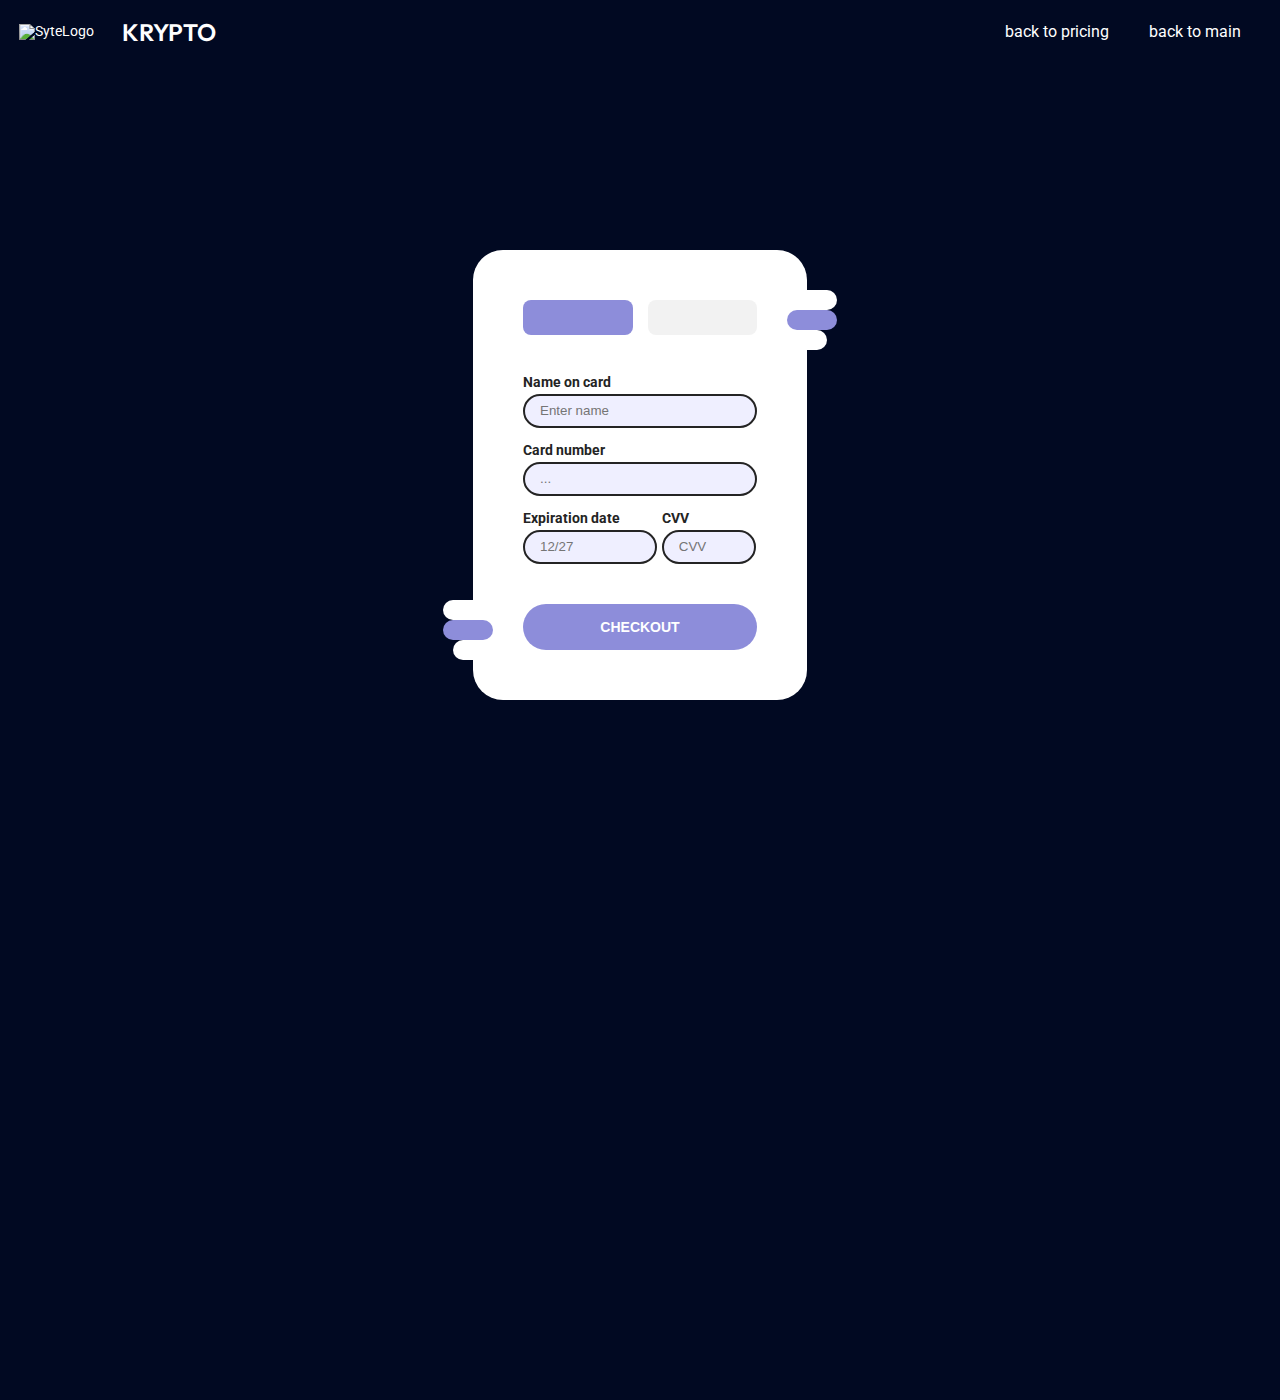
==== PaymentForm.html @ 1cdd1208 "Add fixed header navigation" ====
<!DOCTYPE html>
<html lang="en">

<head>
    <meta charset="UTF-8">
    <meta http-equiv="X-UA-Compatible" content="IE=edge">
    <meta name="viewport" content="width=device-width, initial-scale=1.0">

    <link rel="stylesheet" href="CSS/style.css">
    <link rel="preconnect" href="https://fonts.googleapis.com">
    <link rel="preconnect" href="https://fonts.gstatic.com" crossorigin>
    <link href="https://fonts.googleapis.com/css2?family=Outfit:wght@600;700&family=Roboto:wght@400;500;700&display=swap" rel="stylesheet">
    <link rel="stylesheet" href="icomoon/style.css">

    <title>My syte design</title>

    <style>
        html,body {
           height: 100%;
           width: 100%;
           overflow: hidden;
        }

        @media (max-width: 580px) {
            /* Header */
            .header {
                padding-top: 40px;
                margin-bottom: 100px;
            }
        }
    </style>

</head>

<body>

    <div class="page">
        <div class="backgroundImg"></div>

        <header class="header" style="position: absolute; top: 0;">

            <div class="container">

                <div class="header_iner">

                    <div class="header_logo">

                        <img src="image/Logos/SyteLogo.png" alt="SyteLogo">

                        <div class="syteLogo_title">
                            Krypto
                        </div>

                    </div>

                    <nav class="header_nav" id="nav">

                        <a class="nav_link backTo_pricing" href="price.html" >Back to pricing</a>
                        <a class="nav_link backTo_main" href="index.html" >Back to main</a>
                        
                    </nav>

                </div>

            </div>

        </header>

        <form class="payment_form">
            
            <div class="payment_left_decoration"></div>

            <div class="payment_right_decoration"></div>

                <div class="checkout_method">

                    <button type="button" class="payment_button">
                        <i class="icon-credit-card"></i>
                    </button>
                    <button type="button" class="payment_button button--inactive">
                        <i class="icon-paypal"></i>
                    </button>

                </div>

                <div class="checkout_information">

                    <div class="input_group">
                        <label for="name">Name on card</label>
                        <input type="text" id="name" placeholder="Enter name">
                    </div>

                    <div class="input_group">
                        <label for="number">Card number</label>
                        <input type="text" id="number" placeholder="...">
                    </div>

                    <div class="horizontal_grid">

                        <div class="input_group date_group">
                            <label for="date">Expiration date</label>
                            <input type="text" id="date" placeholder="12/27">
                        </div>

                        <div class="input_group CVV_group">
                            <label for="cvv">CVV</label>
                            <input type="number" id="cvv" placeholder="CVV">
                        </div>

                    </div>

                </div>

                <button class="payment_button button--checkout">Checkout</button>

        </form>
        
    </div>

</body>

</html>
---- CSS/style.css ----
body {
    padding: 0;
    margin: 0;
    /*font-family: 'Outfit', sans-serif;*/
    font-family: 'Roboto', sans-serif;
    font-size: 14px;
    color: #fff;
    line-height: 1;
    background-color: #010922;
}


h1,
h2,
h3,
h4,
h5,
h6 {
    margin: 0;
}

p {
    margin: 0;
}

/* Circles */

.purple_circle {
    position: absolute;
    max-width: 677px;
    width: 100%;
    height: 677px;
    left: 15%;
    top: -26%;
    z-index: -1;
    border-radius: 50%;
    background: rgba(128, 128, 215, 0.7);
    filter: blur(127px);
}

.green_circle {
    position: absolute;
    max-width: 677px;
    width: 100%;
    height: 677px;
    left: 85%;
    top: 45%;
    z-index: -1;
    border-radius: 50%;
    background: rgba(170, 217, 217, 0.7);
    filter: blur(127px);
}

/* Container */
.container {
    width: 100%;
    max-width: 1265px;
    padding: 0 15px;
    margin: 0 auto;
}

/* Font-styles */
.main-title {
    margin-bottom: 45px;
    font-size: 56px;
    font-weight: 700;
    font-family: 'Outfit', sans-serif;
    text-transform: capitalize;
    line-height: 100%;
    color: #ffffff;
}

.subtitle_block {
    font-size: 18px;
    font-weight: 500;
    line-height: 22px;
    color: #ffffff;
    text-transform: uppercase;
}

.text_block {
    font-size: 14px;
    font-weight: 400;
    line-height: 22px;
    color: #ffffff;
    margin-bottom: 45px;
}

/* Buttons */
.block_button {
    background: #8D8DDA;
    border-radius: 40px;
    cursor: pointer;
    transition: background .2s linear;
    border: none;
}

.block_button:hover {
    background: none;
    outline-color: none;
    border: 2px solid #89D0D1;
}

.section_button {
    width: 345px;
    height: 74px;
}

/* Page_block */
.page {
    width: 100%;
    height: 1400px;
    position: relative;
    overflow: hidden;
}

.page_block_organizer {
    display: flex;
    flex-wrap: wrap;
    max-height: 540px;
}

/* Section */
.section_page_block {
    margin-bottom: 260px;
}


/*              Fist section                   */



/* Header */
.header {
    width: 100%;
    padding-top: 20px;
    top: 0;
    left: 0;
    right: 0;
    z-index: 1000;
}

.header.fixed {
    padding: 20px 0;
    backdrop-filter: blur(150px);
    position: fixed;
    margin-bottom: 0;
}

.header_iner {
    display: flex;
    justify-content: space-between;
    align-items: center;
    position: relative;
}

.header_logo {
    display: inherit;
    align-items: center;
}

.syteLogo_title {
    margin-left: 28px;
    display: inline;
    font-size: 24px;
    font-weight: 600;
    font-family: 'Outfit', sans-serif;
    color: #ffffff;
    text-transform: uppercase;
    /* cursor: pointer; */
}

.header_nav {
    display: inherit;
    font-size: 16px;
    font-weight: 400;
    text-transform: lowercase;
    text-align: left;
}

.nav_link {
    display: inline-block;
    vertical-align: top;
    position: relative;
    margin: 0 20px;
    color: #ffffff;
    text-decoration: none;
    transition: color .2s linear;
}

.nav_link:after {
    content: "";
    display: block;
    opacity: 0;
    width: 100%;
    height: 2px;
    background-color: #ffffff;
    position: absolute;
    top: 120%;
    left: 0;
    z-index: 1;
    transition: opacity .2s linear;
}

.nav_link:hover {
    color: #ffffff;
}

.nav_link:hover:after,
.nav_link.active::after {
    opacity: 1;
}

.nav_link.active {
    color: #ffffff;
}

/* Header NavToggle */
.nav-toggle {
    width: 30px;
    display: none;
    font-size: 0;
    color: transparent;
    border: 0;
    background: none;
    cursor: pointer;
    position: absolute;
    top: 10px;
    right: 24px;
    z-index: 1;
}

.nav-toggle:focus {
    outline: 0;
}

.nav-toggle-item {
    display: block;
    width: 100%;
    height: 3px;

    background-color: #fff;
    position: absolute;
    top: 0;
    right: 0;
    left: 0;
    bottom: 0;
    margin: auto;
    transition: background .1s linear;
}

.nav-toggle-item::before,
.nav-toggle-item::after {
    content: "";
    width: 100%;
    height: 3px;
    background-color: #fff;
    position: absolute;
    left: 0;
    z-index: 1;
    transition: transform .2s linear;
}

.nav-toggle-item::before {
    top: -8px;
}

.nav-toggle-item::after {
    bottom: -8px;
}

.nav-toggle.active .nav-toggle-item {
    background: none;
}

.nav-toggle.active .nav-toggle-item::before {
    transform-origin: left top;
    transform: rotate(45deg) translate(-2px);
}

.nav-toggle.active .nav-toggle-item::after {
    transform-origin: left top;
    transform: rotate(-45deg) translate(-5px);
}

/* discover_nfts block */
.discover_nfts_item_text {
    display: flex;
    width: 55%;
    flex-direction: column;
    justify-content: flex-end;
}

.discover_nfts_item_photo {
    display: flex;
    width: 45%;
    align-items: flex-start;
    justify-content: flex-end;
}

.discover_nfts_title {
    width: 435px;
    padding-top: 70px;
    font-size: 80px;
}

.discover_nfts_text {
    width: 550px;
}

.discover_button_div {
    display: flex;
    flex-wrap: nowrap;
}

.discover_nfts_button {
    width: 255px;
    height: 72px;
}



/*              Second section                   */



/* Line Company Logos */
.logos_block {
    margin-bottom: 160px;
}

.logos {
    display: flex;
    align-items: center;
    justify-content: space-evenly;
    height: 100px;
    background-color: #221F4C;
    border-radius: 10px;
    opacity: 80%;
}

/* Amalytics */
.analytics_photo_item {
    display: flex;
    width: 55%;
    justify-content: space-around;
}

.analytics_text_item {
    display: flex;
    width: 45%;
    flex-direction: column;
    justify-content: center;
}

.block_button_reg {
    display: flex;
    justify-content: space-around;
}



/*              Third section                   */



/* Get our app */
.get_our_up_text_item {
    display: flex;
    width: 45%;
    flex-direction: column;
    justify-content: center;
}

.get_our_up_photo_item {
    display: flex;
    width: 55%;
    align-items: flex-start;
    justify-content: space-around;
}

/* 24/7 Access */
.Access_text_item {
    display: flex;
    width: 48%;
    flex-direction: column;
    justify-content: center;
}

.Access_photo_item {
    display: flex;
    width: 52%;
    align-items: flex-start;
    justify-content: space-around;
}


/*              Fourght section                   */



.testimonials_block {
    display: flex;
    justify-content: center;
}

.testimonials_title_block {
    text-align: center;
    margin-bottom: 65px;
}

.testimonials_sub {
    color: #AAD9D9;
}

.testimonials_title {
    margin: 0 auto;
    height: 120px;
    max-width: 525px;
}

.testemonials_block {
    display: flex;
    justify-content: space-evenly;
    flex-wrap: wrap;
}

.Testemonial {
    margin: 51px 7px 0;
    position: relative;
}

.testemonial_img {
    position: absolute;
    top: -51px;
    left: 114px;
    border-radius: 50%;
}

.testemonial_square {
    display: flex;
    align-items: center;
    justify-content: center;
    text-align: center;
    flex-direction: column;
    width: 345px;
    height: 245px;
    background: #221F52;
    border-radius: 20px;
}

.usertext {
    text-align: center;
    width: 298px;
    margin: 0;
    margin-top: 10px;
}

.testemonial_sk {
    transition: transform .2s linear;
}

.testemonial_sk:hover {
    transform: scale(1.2);
    cursor: pointer;
}



/*              Fifth section                   */



.big_square_block {
    display: flex;
    flex-direction: column;
    justify-content: center;
    position: relative;
    height: 400px;
    border-radius: 20px;
    overflow: hidden;
}

.big_square_block:after {
    position: absolute;
    z-index: -1;
    content: "";
    width: 100%;
    height: 100%;
    background: linear-gradient(135deg, #9A80D7 20%, #89D0D1 80%);
    background-size: 250% 250%;
    animation: cardGrad 6s infinite;
}

@keyframes cardGrad {
    0% {
        background-position: 0 50%;
    }

    50% {
        background-position: 100% 50%;
    }

    100% {
        background-position: 0 50%;
    }
}

.big_thing_square_sub {
    color: #000;
}

.big_thing_square_title {
    width: 428px;
    margin: 0 auto;
}

.get_started_square_button {
    width: 296px;
    height: 72px;
    background-color: #000;
    transition: background-color .2s linear;
}

.get_started_square_button:hover {
    background: none;
    outline-color: none;
    border: 3px solid #000;
    color: #000;
}



/*              Footer section                   */



.footer {
    margin-top: 290px;
}

.footer_syteLogo {
    float: left;
    padding-right: 90px;
    margin: 0;
}

.footer_columns {
    display: flex;
    justify-content: space-around;
}

.footer_column {
    display: flex;
    flex-direction: column;
}

.footer_column_title {
    padding-top: 6px;
    padding-bottom: 10px;
    font-size: 12px;
    font-weight: 600;
    font-family: 'Outfit', sans-serif;
    color: #ffffff;
    text-transform: capitalize;
}

.footer_href {
    text-decoration: none;
    margin: 0;
    color: #fff;
    transition: color .2s linear;
}

.footer_href:hover {
    color: #9A80D7;
}

.email_column {
    width: 100%;
    max-width: 345px;
}

.footer_email_title {
    padding-bottom: 10px;
    font-size: 18px;
    font-weight: 600;
    font-family: 'Outfit', sans-serif;
    color: #ffffff;
}

.subscribe {
    display: flex;
    position: relative;
}

.subscribe-input {
    max-width: 60%;
    height: 40px;
    padding-left: 14px;
    padding-right: 80px;
    border: 0;
    border-top-left-radius: 100px;
    border-bottom-left-radius: 100px;
    font-size: 14px;
    line-height: 1.1;
    background-color: #221F52;
    color: #fff;

}

.subscribe-input::placeholder {
    color: #fff;
}

.subscribe-input:focus {
    outline: 0;
}

.subscribe-btn {
    position: absolute;
    right: 0;
    width: 40%;
    height: 42px;
    border: 0;
    border-radius: 100px;
    cursor: pointer;
    background: #8D8DDA;
    font-size: 14px;
    font-weight: 500;
    color: #fff;
    text-transform: uppercase;
    padding: 14px 34px;
    line-height: 1.1;
    transition: background .2s linear;
}

.subscribe-btn:hover {
    background: #fff;
    color: #000;
}

.subscribe-btn:focus {
    outline: 0;
}

.footer_line {
    position: relative;
    height: 10px;
    margin-top: 90px;
    overflow: hidden;
}

.footer_line::before {
    position: absolute;
    z-index: -1;
    content: "";
    width: 250%;
    height: 250%;
    background: linear-gradient(45deg, #8D8DDA 25%, #9A80D7 50%, #89D0D1 75%);
    background-size: 250% 250%;
    animation: cardGrad 4s infinite;
}

@keyframes footerGrad {
    0% {
        background-position: 0 50%;
    }

    50% {
        background-position: 100% 50%;
    }

    100% {
        background-position: 0 50%;
    }
}












/*              Second page               */












.main-title-bold {
    padding-top: 12px;
    margin-bottom: 45px;
    font-size: 56px;
    font-weight: 700;
    font-family: 'Outfit', sans-serif;
    text-transform: capitalize;
    line-height: 100%;
    color: #000;
}

.subtitle_bold {
    font-size: 18px;
    font-weight: 700;
    line-height: 22px;
    color: #000;
    text-transform: uppercase;
}

.text_standart {
    font-size: 18px;
    font-weight: 400;
    line-height: 22px;
    color: #000;
}

.pro_text_styles {
    color: #fff;
}

/* Our pricing */
.pricing_title {
    font-size: 80px;
    text-align: center;
}

.pricing_colmns {
    display: flex;
    justify-content: center;
    align-items: flex-end;
    max-width: 1265px;
    width: 100%;
    gap: 20px;
}

.pricing_colmn {
    display: flex;
    flex-direction: column;
    align-items: center;
    position: relative;
    width: 345px;
    height: 580px;
    background-color: #ffffff;
    border-radius: 45px;
    transition: transform .2s linear;
}

.pricing_colmn:hover {
    transform: scale(1.08);
}

.pro_colmn {
    height: 680px;
    background-color: #221F4D;
}

.most_popular_item {
    width: 100%;
    height: 72px;
    display: flex;
    align-items: center;
    justify-content: center;
    background-color: #8D8DDA;
    border-radius: 45px 45px 0 0;
}

.pricing_title_text {
    margin: 40px 0 0;
    text-align: center;
}

.list_block {
    display: flex;
    align-items: center;
    max-width: 230px;
    height: 240px;
}

.list_style {
    margin: 15px 0 0;
    list-style-image: url(../image/VectorQ.svg);
}

.list_style li {
    padding: 5px 0;
}

.buy_button,
.buy_button_pro {
    position: absolute;
    bottom: 40px;
    width: 165px;
    height: 62px;
    border-radius: 20px;
}

.buy_button:hover {
    background: none;
    outline-color: none;
    border: 3px solid #000;
    color: #000;
}

.buy_button_pro:hover {
    background: none;
    outline-color: none;
    border: 2px solid #89D0D1;
}




/*                  Payment_form                    */




.backgroundImg {
    position: relative;
    width: 100%;
    height: 100%;
    background: url(../image/Screenshot_2.jpg) no-repeat;
    background-size: cover;
    background-position: center;
    filter: blur(85px);
}

.payment_form {
    position: absolute;
    top: 0;
    left: 0;
    right: 0;
    z-index: 1;
    max-width: 234px;
    width: 100%;
    background-color: #fff;
    border-radius: 30px;
    display: flex;
    flex-direction: column;
    gap: 40px;
    padding: 50px;
    margin: 250px auto;
    animation: animationes .6s ease-in;
}

.checkout_method {
    max-width: 234px;
    display: grid;
    grid-template-columns: repeat(2, 1fr);
    gap: 15px;
}

.payment_button {
    height: 35px;
    background: #8D8DDA;
    color: #fff;
    padding: 5px;
    border-radius: 8px;
    cursor: pointer;
    border: none;
    transition: background 0.5s;
}

.payment_button:is(:hover, :focus) {
    background: none;
    border: 2px solid #242424;
    color:#242424;
    padding: 3px;
}

.payment_button i {
    font-size: 24px;
}

.button--inactive {
    background-color: #f2f2f2;
    color: #242424;
}

.checkout_information,
.input_group {
    display: flex;
    flex-direction: column;
    gap: 15px;
}

.input_group {
    gap: 5px;
}

.input_group label{
    font-size: 14px;
    color: #242424;
    font-weight: bold;
}

.input_group input{
    display: flex;
    max-width: 200px;
    width:100%;
    padding: 0 15px;
    border-radius: 30px;
    border: 2px solid #242424;
    background-color: #efefff;
    outline: none;
    line-height: 30px;
}

.input_group input:focus {
    background-color: transparent;
}

.date_group {
    max-width: 100px;
}

.CVV_group {
    max-width: 60px;
}

.horizontal_grid {
    display: grid;
    grid-template-columns: 1.3fr 1fr;
    gap: 15px;
}

.button--checkout {
    max-height: 46px;
    height: 100%;
    border-radius: 40px;
    max-width: 234px;
    font-size: 14px;
    font-weight: bold;
    text-transform: uppercase;
    padding: 15px 0;
}

.button--checkout:hover {
    padding: 13px 0;
}

.payment_left_decoration,
.payment_right_decoration {
    content: "";
    position: absolute;
    width: 50px;
    height: 20px;
    background: #8D8DDA;
    border-radius: 20px;
}

.payment_left_decoration {
    bottom: 60px;
    left: -30px;
}

.payment_right_decoration {
    top: 60px;
    right: -30px;
}

.payment_left_decoration:before,
.payment_left_decoration:after,
.payment_right_decoration:before,
.payment_right_decoration:after {
    content: "";
    position: absolute;
    width: 40px;
    height: 20px;
    border-radius: 30px;
    background: #fff;
}

.payment_left_decoration:before {
    top: -20px;
}

.payment_left_decoration:after {
    top: 20px;
    left: 10px;
}

.payment_right_decoration:before {
    top: -20px;
    right: 0;
}

.payment_right_decoration:after {
    top: 20px;
    right: 10px;
}

.circle {
    position: absolute;
    bottom: 80px;
    left: -55px;
    width: 20px;
    height: 20px;
    border-radius: 50%;
    background: #fff;
}










/*              RegForm page               */












.reg_form {
    animation: animationes .8s ease-in;
}

@keyframes animationes {
    0% {
        opacity: 0;
        transform: translateY(-50px);
    }

    100% {
        opacity: 1;
        transform: translateY(0);
    }
}

.reg_form {
    position: relative;
    max-width: 360px;
    width: 100%;
    margin: 200px auto;
    background: #fff;
    border-radius: 30px;
}

.form_left_decoration,
.form_right_decoration {
    content: "";
    position: absolute;
    width: 50px;
    height: 20px;
    background: #8D8DDA;
    border-radius: 20px;
}

.form_left_decoration {
    bottom: 60px;
    left: -30px;
}

.form_right_decoration {
    top: 60px;
    right: -30px;
}

.form_left_decoration:before,
.form_left_decoration:after,
.form_right_decoration:before,
.form_right_decoration:after {
    content: "";
    position: absolute;
    width: 50px;
    height: 20px;
    border-radius: 30px;
    background: #fff;
}

.form_left_decoration:before {
    top: -20px;
}

.form_left_decoration:after {
    top: 20px;
    left: 10px;
}

.form_right_decoration:before {
    top: -20px;
    right: 0;
}

.form_right_decoration:after {
    top: 20px;
    right: 10px;
}

.circle {
    position: absolute;
    bottom: 80px;
    left: -55px;
    width: 20px;
    height: 20px;
    border-radius: 50%;
    background: #fff;
}

.form_inner {
    padding: 50px;
}

.text_color {
    margin-top: 0;
    font-family: 'Roboto', sans-serif;
    font-weight: 500;
    color: #242424;
}

.input_block {
    margin-bottom: 10px;
}

.form_inner label {
    padding-left: 20px;
}

.form_inner input {
    display: block;
    max-width: 260px;
    width: 100%;
    padding: 0 15px;
    box-sizing: border-box;
    border: 2px solid #242424;
    background: #efefff;
    line-height: 30px;
    border-radius: 20px;
    margin: 5px
}

.reg_form_button_block {
    display: flex;
    justify-content: center
}

.form_inner div button {
    width: 150px;
    height: 40px;
    border-radius: 40px;
    margin-top: 30px;
    background: #8D8DDA;
    color: #fff;
    font-size: 14px;
    cursor: pointer;
    border: none;
    outline-color: none;
    transition: background .2s linear;
}

.form_inner button:hover {
    background: none;
    border: 2px solid #242424;
    color: #242424;
}

.form_inner h3 {
    font-size: 24px;
    margin-bottom: 10px;
}




/*                      MEDIA SCREEN                         */




@media (max-width: 1280px) {

    /* Circles */
    .purple_circle {
        left: 10%;
        top: -30%;
    }

    .green_circle {
        left: 85%;
        top: 35%;
    }

    /* Container */
    .container {
        width: 97%;
    }

    /* RegForm page */
    .header {
        width: 100%;
    }

}

@media (max-width: 990px) {

    /* Circles */
    .purple_circle {
        top: -10%;
        left: 0%;
        width: 500px;
        height: 500px;
    }

    .green_circle {
        left: 75%; 
        width: 500px;
        height: 500px; 
    }

    /* Container */
    .container {
        width: 93%;
    }

    /* Section */
    .section_page_block {
        margin-bottom: 200px;
    }

    /* Font-styles */
    .pricing_title {
        font-size: 40px;
        text-align: center;
    }   

    /* Footer */
    .footer {
        margin-top: 200px;
    }

    .footer_syteLogo {
        float: none;
        padding-right: 0;
        margin-bottom: 20px;
        display: flex;
        justify-content: center;
    }

    .footer_columns {
        display: flex;
        justify-content: space-evenly;
        flex-wrap: wrap;
        align-items: flex-start;
    }

    .footer_line {
        margin-top: 60px;
    }

    /* Our pricing */
    .pricing_colmns {
        flex-wrap: wrap;
        flex-direction: column;
        align-content: center;
        gap: 40px;
    }


}

@media (max-width: 780px) {

    /* Circles */
    .purple_circle {
        left: 0%;
        width: 75%;
    }

    .green_circle {
        left: 65%;    
    }

    /* Font-styles */
    .syteLogo_title {
        font-size: 20px;
        /* cursor: pointer; */
    }

    /* Header */
    .header_nav {
        font-size: 12px;
    }

    /* Footer */
    .footer_column {
        padding-bottom: 10px;
        padding-right: 15px;
    }

}

@media (max-width: 580px) {

     /* Circles */
     .purple_circle {
        left: 0%;
        width: 75%;
    }

    .green_circle {
        left: 65%;
    }

    /* Section */
    .section_page_block {
        margin-bottom: 126px;
    }

    /* Font-styles */
    .main-title {
        font-size: 36px;
    }

    .subtitle_block {
        font-size: 14px;
    }

    .text_block {
        font-size: 12px;
    }

    /* Сontainer */
    .container {
        width: 92%;
    }

    /* header */
    .header {
        padding-top: 20px;
    }

    /* Second page */
    .main-title-bold {
        padding-top: 12px;
        margin-bottom: 5px;
        font-size: 46px;
    }

    .subtitle_bold {
        font-size: 14px;
    }

    .text_standart {
        font-size: 14px;
    }

    .pricing_colmn {
        width: 270px;
        height: 460px;
    }

    .pro_colmn {
        height: 530px;
    }

    .most_popular_item {
        height: 62px;
    }

    .pricing_title_text {
        margin: 20px 0 0;
    }

    .list_block {
        height: 220px;
    }

    .buy_button, .buy_button_pro {
        width: 125px;
        height: 50px;
    }

    /* Payment_form */
    .payment_form {
        gap: 35px;
        padding: 40px;
        margin: 250px auto;
    }

    /* RegForm page */
    .reg_form {
        max-width: 315px;
        margin: 130px auto;
    }

    .circle {
        display: none;
    }

}

@media (max-width: 375px) {

    /* header */
    .header {
        padding-top: 35px;
        margin-bottom: 80px;
    }

    /* Payment_form */
    .payment_form {
        gap: 30px;
        padding: 30px;
        margin: 200px auto;
    }

    /* RegForm page */
    .reg_form {
        max-width: 280px;
        margin: 100px auto;
    }

    /* Footer */
    .footer {
        margin-top: 130px;
    }

    .footer_line {
        margin-top: 30px;
    }

}

@media (max-width: 320px) {

    /* Сontainer */
    .container {
        width: 87%;
    }

    /* header */
    .header {
        margin-bottom: 60px;
    }

    .backTo_pricing {
        display: none;
    }

    /* Payment_form */
    .payment_form {
        gap: 5px;
        padding: 15px;
        margin: 180px auto;
    }

    .payment_left_decoration,
    .payment_right_decoration {
        display: none;
    }

    /* RegForm page */
    .reg_form {
        max-width: 230px;
        margin: 75px auto;
    }

    .form_inner {
        padding: 25px;
    }

    .form_right_decoration {
        display: none;
    }

    .form_left_decoration {
        display: none;
    }

    /* Footer */
    .footer_columns {
        justify-content: space-between;
    }

    .subscribe-input {
        padding-right: 60px;
    }

    .subscribe-btn {
        padding: 14px 8px;
    }

}

@media (max-height: 600px) {

    /* header */
    .header {
        margin-bottom: 60px;
    }

    /* Payment_form */
    .payment_form {
        margin: 130px auto;
    }


    /* RegForm page */
    .reg_form {
        margin: 60px auto;
    }
}
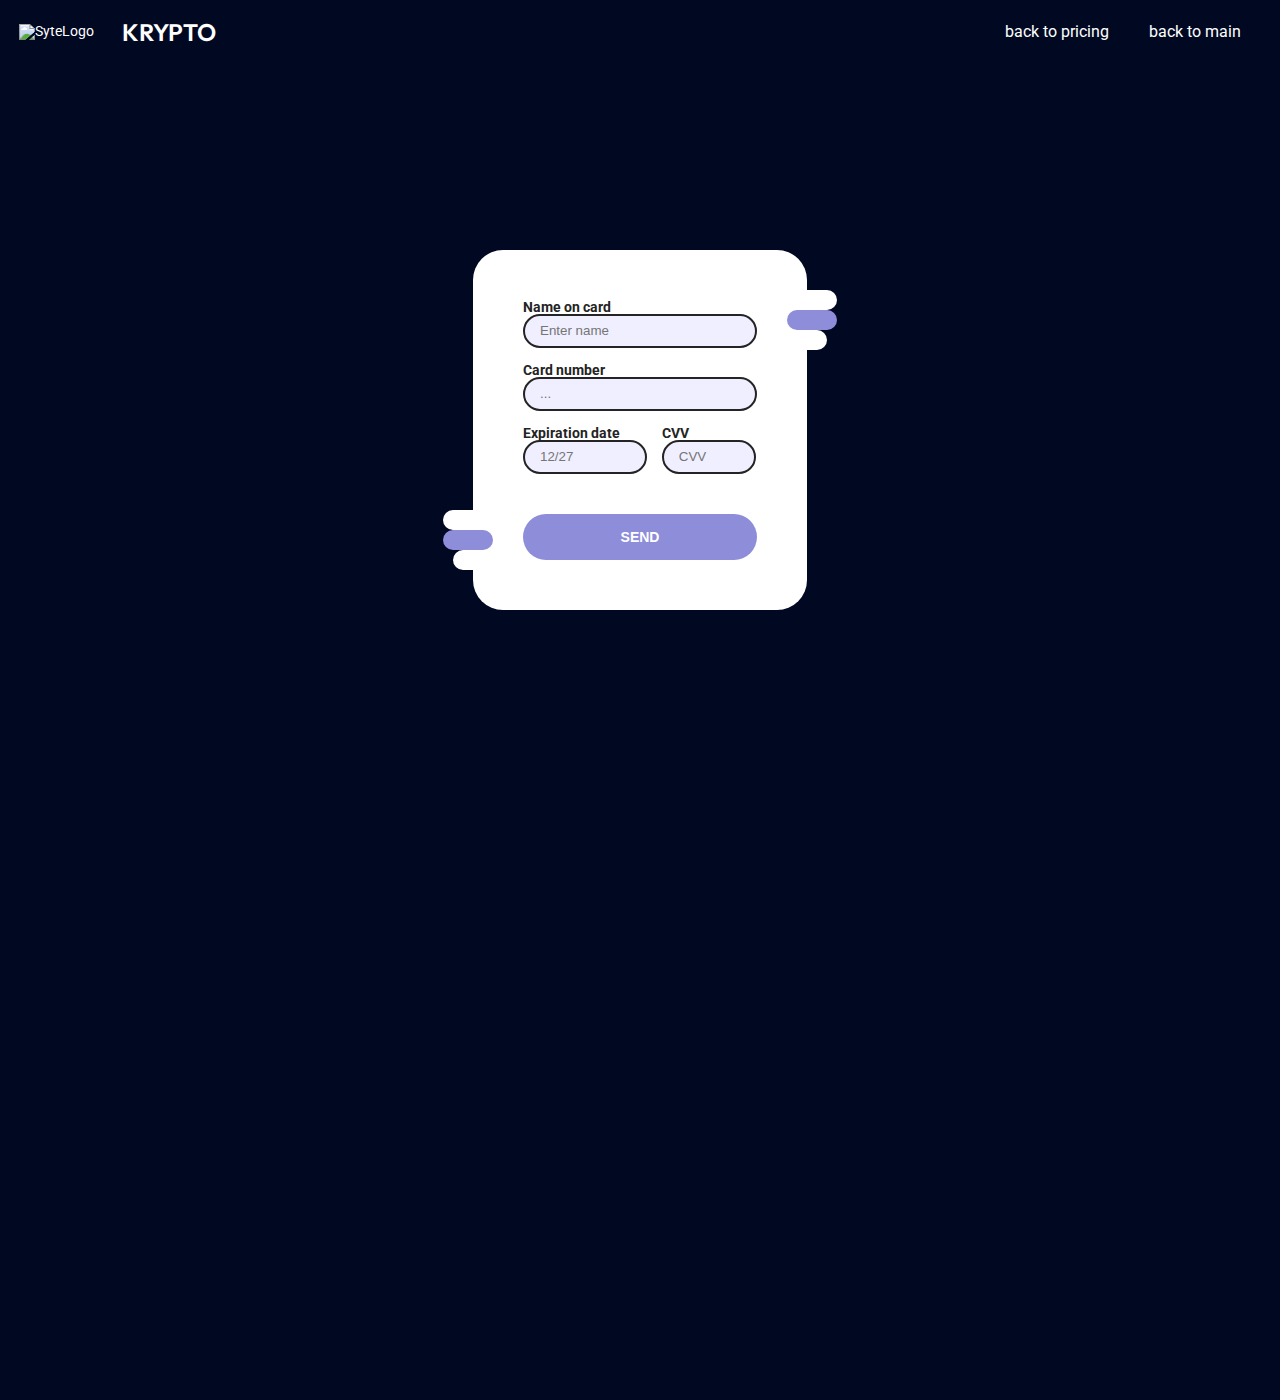
==== commit 4f683baa: "Small Fixes" ====
--- a/PaymentForm.html
+++ b/PaymentForm.html
@@ -66,56 +66,47 @@
 
         </header>
 
-        <form class="payment_form">
+        <form class="payment_form" action="" autocomplete="off">
             
             <div class="payment_left_decoration"></div>
 
             <div class="payment_right_decoration"></div>
-
-                <div class="checkout_method">
-
-                    <button type="button" class="payment_button">
-                        <i class="icon-credit-card"></i>
-                    </button>
-                    <button type="button" class="payment_button button--inactive">
-                        <i class="icon-paypal"></i>
-                    </button>
-
-                </div>
-
+                
                 <div class="checkout_information">
 
                     <div class="input_group">
                         <label for="name">Name on card</label>
-                        <input type="text" id="name" placeholder="Enter name">
+                        <input class="validInput"  type="text" id="name" placeholder="Enter name">
                     </div>
 
                     <div class="input_group">
                         <label for="number">Card number</label>
-                        <input type="text" id="number" placeholder="...">
+                        <input class="validInput" id="card-number" type="text" maxlength="19" placeholder="...">
                     </div>
 
                     <div class="horizontal_grid">
 
                         <div class="input_group date_group">
                             <label for="date">Expiration date</label>
-                            <input type="text" id="date" placeholder="12/27">
+                            <input class="validInput dateInp" id="expiry-date" maxlength="5" type="text" placeholder="12/27">
                         </div>
 
                         <div class="input_group CVV_group">
                             <label for="cvv">CVV</label>
-                            <input type="number" id="cvv" placeholder="CVV">
+                            <input class="validInput" id="cvv" maxlength="4" type="text" placeholder="CVV">
                         </div>
 
                     </div>
 
                 </div>
 
-                <button class="payment_button button--checkout">Checkout</button>
+                <button class="payment_button button--checkout" type="submit">Send</button>
 
         </form>
         
     </div>
+    
+    <script src="JS/payForm.js"></script>
 
 </body>
 
--- a/CSS/style.css
+++ b/CSS/style.css
@@ -24,7 +24,6 @@
 }
 
 /* Circles */
-
 .purple_circle {
     position: absolute;
     max-width: 677px;
@@ -122,8 +121,10 @@
 
 /* Section */
 .section_page_block {
+    margin-top: 160px;
     margin-bottom: 260px;
 }
+
 
 
 /*              Fist section                   */
@@ -873,24 +874,14 @@
     transition: background 0.5s;
 }
 
-.payment_button:is(:hover, :focus) {
+.payment_button:hover {
     background: none;
     border: 2px solid #242424;
-    color:#242424;
-    padding: 3px;
-}
-
-.payment_button i {
-    font-size: 24px;
-}
-
-.button--inactive {
-    background-color: #f2f2f2;
     color: #242424;
-}
-
-.checkout_information,
-.input_group {
+    padding: 5px;
+}
+
+.checkout_information {
     display: flex;
     flex-direction: column;
     gap: 15px;
@@ -900,16 +891,16 @@
     gap: 5px;
 }
 
-.input_group label{
+.input_group label {
     font-size: 14px;
     color: #242424;
     font-weight: bold;
 }
 
-.input_group input{
+.input_group input {
     display: flex;
     max-width: 200px;
-    width:100%;
+    width: 100%;
     padding: 0 15px;
     border-radius: 30px;
     border: 2px solid #242424;
@@ -918,12 +909,17 @@
     line-height: 30px;
 }
 
+.input_group .dateInp {
+    max-width: 90px;
+    width: 100%;
+}
+
 .input_group input:focus {
     background-color: transparent;
 }
 
 .date_group {
-    max-width: 100px;
+    max-width: 105px;
 }
 
 .CVV_group {
@@ -1182,6 +1178,28 @@
     margin-bottom: 10px;
 }
 
+.spinner-loader {
+    width: 40px;
+    height: 40px;
+    border: 4px solid #cacaca;
+    border-top: 4px solid #8D8DDA;
+    border-radius: 50%;
+    animation: spin 1s linear infinite;
+    position: absolute;
+    bottom: 50px;
+    left: 44%;
+}
+
+@keyframes spin {
+    0% {
+        transform: rotate(0deg);
+    }
+
+    100% {
+        transform: rotate(360deg);
+    }
+}
+
 
 
 
@@ -1226,9 +1244,9 @@
     }
 
     .green_circle {
-        left: 75%; 
+        left: 75%;
         width: 500px;
-        height: 500px; 
+        height: 500px;
     }
 
     /* Container */
@@ -1245,7 +1263,7 @@
     .pricing_title {
         font-size: 40px;
         text-align: center;
-    }   
+    }
 
     /* Footer */
     .footer {
@@ -1291,7 +1309,7 @@
     }
 
     .green_circle {
-        left: 65%;    
+        left: 65%;
     }
 
     /* Font-styles */
@@ -1315,8 +1333,8 @@
 
 @media (max-width: 580px) {
 
-     /* Circles */
-     .purple_circle {
+    /* Circles */
+    .purple_circle {
         left: 0%;
         width: 75%;
     }
@@ -1389,7 +1407,8 @@
         height: 220px;
     }
 
-    .buy_button, .buy_button_pro {
+    .buy_button,
+    .buy_button_pro {
         width: 125px;
         height: 50px;
     }
